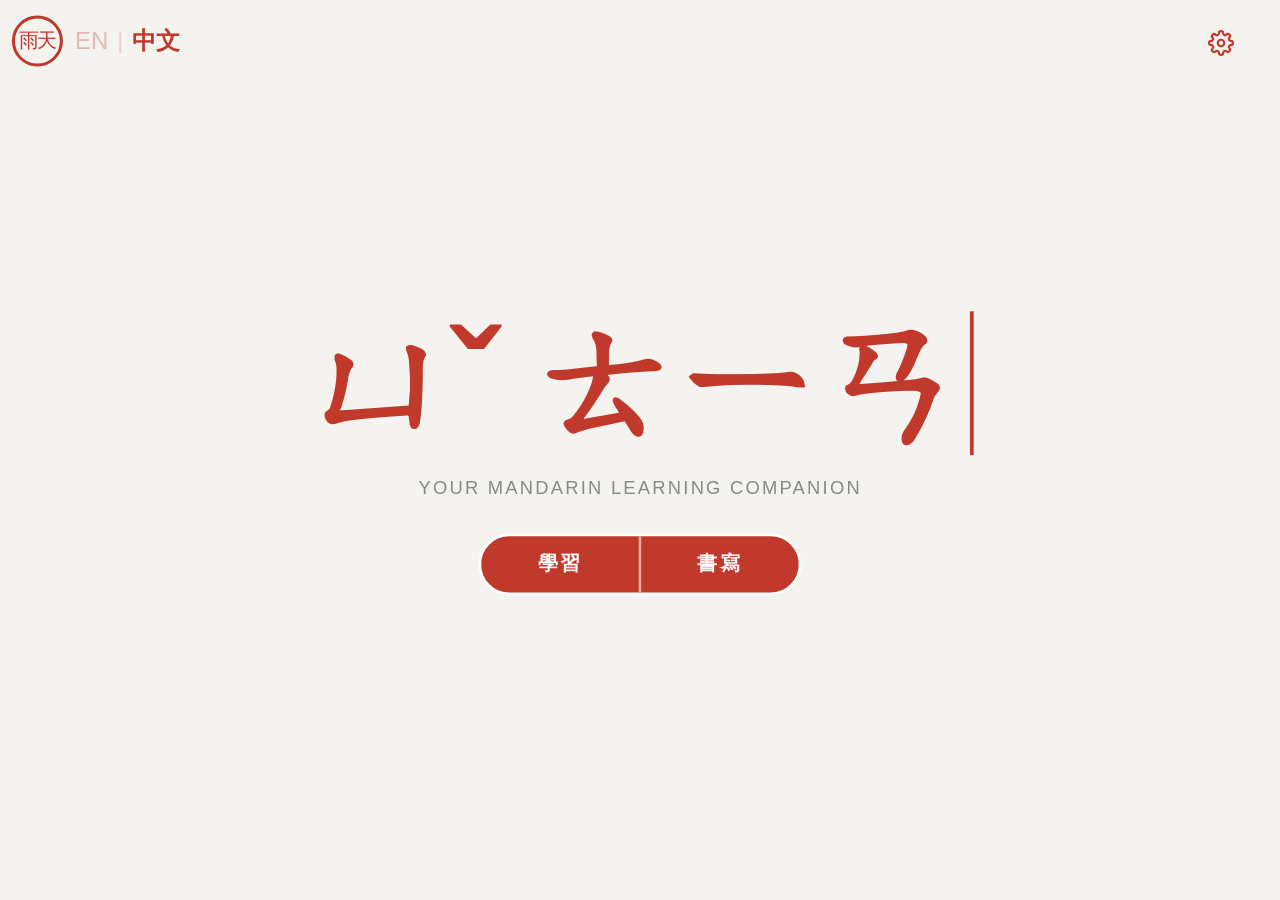
==== index.html @ 820b1f65 "Rainy Day" ====
<!DOCTYPE html>
<html lang="zh-TW">
<head>
  <meta charset="UTF-8" />
  <meta name="viewport" content="width=device-width, initial-scale=1.0" />
  <title>雨天 — Yutian</title>
  <link rel="stylesheet" href="style.css" />
</head>
<body>
  <div id="app">

    <!-- ── 1. TOP NAV (logo + language toggle) ── -->
    <div id="topnav" class="topnav-scaled">
      <div id="logo-mark">雨天</div>
      <div id="lang-toggle">
  <span id="toggle-en">EN</span>
  <span class="divider">|</span>
  <span id="toggle-zh">中文</span>
</div>
    </div>

    <!-- ── 2. SETTINGS BUTTON (gear icon, top right) ── -->
    <button id="btn-settings">
      <svg width="18" height="18" viewBox="0 0 24 24" fill="none" stroke="#c0392b" stroke-width="2" stroke-linecap="round" stroke-linejoin="round">
        <circle cx="12" cy="12" r="3"/>
        <path d="M19.4 15a1.65 1.65 0 0 0 .33 1.82l.06.06a2 2 0 0 1-2.83 2.83l-.06-.06a1.65 1.65 0 0 0-1.82-.33 1.65 1.65 0 0 0-1 1.51V21a2 2 0 0 1-4 0v-.09A1.65 1.65 0 0 0 9 19.4a1.65 1.65 0 0 0-1.82.33l-.06.06a2 2 0 0 1-2.83-2.83l.06-.06A1.65 1.65 0 0 0 4.68 15a1.65 1.65 0 0 0-1.51-1H3a2 2 0 0 1 0-4h.09A1.65 1.65 0 0 0 4.6 9a1.65 1.65 0 0 0-.33-1.82l-.06-.06a2 2 0 0 1 2.83-2.83l.06.06A1.65 1.65 0 0 0 9 4.68a1.65 1.65 0 0 0 1-1.51V3a2 2 0 0 1 4 0v.09a1.65 1.65 0 0 0 1 1.51 1.65 1.65 0 0 0 1.82-.33l.06-.06a2 2 0 0 1 2.83 2.83l-.06.06A1.65 1.65 0 0 0 19.4 9a1.65 1.65 0 0 0 1.51 1H21a2 2 0 0 1 0 4h-.09a1.65 1.65 0 0 0-1.51 1z"/>
      </svg>
    </button>

    <!-- ── 3. SETTINGS MENU (dropdown, opens on gear click) ── -->
<div id="settings-menu">
  <div class="settings-item">
    <span>Animations</span>
    <label class="toggle">
      <input type="checkbox" id="toggle-animations" checked />
      <span class="slider"></span>
    </label>
  </div>
  <div class="settings-item">
    <span>Dark Mode</span>
    <label class="toggle">
      <input type="checkbox" id="toggle-dark" />
      <span class="slider"></span>
    </label>
  </div>
</div>

    <!-- ── 4. CENTER CONTENT (title + subtitle + buttons) ── -->
    <div id="center">

      <!-- 4a. Title with zhuyin typing animation -->
      <div id="title-line">
        <span id="title-text"></span>
        <span id="cursor"></span>
      </div>

      <!-- 4b. Subtitle -->
      <div id="subtitle">Your Mandarin learning companion</div>

      <!-- 4c. Learn / Write split button -->
      <div id="action-btn">
        <button class="btn-half" id="btn-learn">Learn</button>
        <div class="btn-divider"></div>
        <button class="btn-half" id="btn-write">Write</button>
      </div>

    </div>

    <!-- ── 5. DANMAKU phrases are injected here by main.js ── -->

  </div>
  <script src="main.js"></script>
</body>
</html>
---- style.css ----
/* ─────────────────────────────────────────────
   1. RESET
───────────────────────────────────────────── */
* {
  margin: 0;
  padding: 0;
  box-sizing: border-box;
}

body {
  background: #f5f3ef;
  font-family: -apple-system, BlinkMacSystemFont, "Segoe UI", sans-serif;
}

/* ─────────────────────────────────────────────
   2. APP CONTAINER
───────────────────────────────────────────── */
#app {
  min-height: 100vh;
  background: #f5f3ef;
  display: flex;
  flex-direction: column;
  align-items: center;
  justify-content: center;
  position: relative;
  overflow: clip;
  width: 100%;
}

/* ─────────────────────────────────────────────
   3. TOP NAV (logo + language toggle, top left)
───────────────────────────────────────────── */
#topnav {
  position: absolute;
  top: 1.5rem;
  left: 2.5rem;
  display: flex;
  align-items: center;
  gap: 0.5rem;
  z-index: 10;
}

#topnav.topnav-scaled {
  scale: 1.5;
}
#logo-mark {
  width: 34px;
  height: 34px;
  border: 2px solid #c0392b;
  border-radius: 50%;
  display: flex;
  align-items: center;
  justify-content: center;
  font-size: 13px;
  color: #c0392b;
  font-weight: 500;
  letter-spacing: -1px;
  text-decoration: none;
}

#lang-toggle {
  color: #c0392b;  /* add this if missing */
  cursor: pointer;
  display: flex;
  align-items: center;
  user-select: none;
}

#lang-toggle span:not(.divider) {
  opacity: 0.3;
  transition: opacity 0.2s ease, transform 0.2s ease;
  display: inline-block;
}

#lang-toggle span.active {
  opacity: 1;
  font-weight: 700;
}

#lang-toggle .divider {
  margin: 0 6px;
  opacity: 0.2;
  cursor: default;
}

#lang-toggle span:not(.active):not(.divider):hover {
  opacity: 0.65;
  transform: translateY(-2px);
}
/* ─────────────────────────────────────────────
   4. SETTINGS BUTTON (gear icon, top right)
───────────────────────────────────────────── */
#btn-settings {
  position: fixed;
  top: 1.5rem;
  right: 2.5rem;
  background: transparent;
  border: none;
  cursor: pointer;
  z-index: 999;
  padding: 0.4rem;
  display: flex;
  align-items: center;
  justify-content: center;
  transition: transform 0.2s ease;
}

#btn-settings svg {
  width: 26px;
  height: 26px;
  pointer-events: none;
  transition: transform 0.2s ease;
}

#btn-settings:hover {
  background: transparent;
}

#btn-settings:hover svg {
  transform: scale(1.35) rotate(90deg);
}

/* ─────────────────────────────────────────────
   5. SETTINGS MENU (dropdown panel)
───────────────────────────────────────────── */
#settings-menu {
  position: fixed;
  top: 4rem;
  right: 2.5rem;
  background: white;
  border: 1.5px solid #c0392b;
  border-radius: 16px;
  padding: 0.75rem 1rem;
  z-index: 998;
  min-width: 180px;
  display: none;
  flex-direction: column;
  gap: 0.5rem;
}

#settings-menu.open {
  display: flex;
}

.settings-item {
  display: flex;
  align-items: center;
  justify-content: space-between;
  font-size: 13px;
  font-family: -apple-system, BlinkMacSystemFont, "Segoe UI", sans-serif;
  color: #c0392b;
  font-weight: 500;
  letter-spacing: 0.05em;
}

/* ─────────────────────────────────────────────
   6. TOGGLE SWITCH (inside settings menu)
───────────────────────────────────────────── */
.toggle {
  position: relative;
  display: inline-block;
  width: 36px;
  height: 20px;
}

.toggle input {
  opacity: 0;
  width: 0;
  height: 0;
}

.slider {
  position: absolute;
  cursor: pointer;
  top: 0; left: 0; right: 0; bottom: 0;
  background: #ddd;
  border-radius: 20px;
  transition: 0.2s;
}

.slider:before {
  position: absolute;
  content: "";
  height: 14px;
  width: 14px;
  left: 3px;
  bottom: 3px;
  background: white;
  border-radius: 50%;
  transition: 0.2s;
}

.toggle input:checked + .slider {
  background: #c0392b;
}

.toggle input:checked + .slider:before {
  transform: translateX(16px);
}

/* ─────────────────────────────────────────────
   7. CENTER CONTENT (title + subtitle)
───────────────────────────────────────────── */
#center {
  display: flex;
  flex-direction: column;
  align-items: center;
  gap: 0.65rem;
  z-index: 5;
  scale: 1.25;
}

#title-line {
  font-size: clamp(5.5rem, 9vw, 15.5rem);
  font-weight: 700;
  color: #c0392b;
  letter-spacing: -0.01em;
  line-height: 1;
  display: flex;
  align-items: center;
  min-height: 1.1em;
}

#cursor {
  display: inline-block;
  width: 3px;
  height: 1em;
  background: #c0392b;
  margin-left: 4px;
  animation: blink 0.9s step-end infinite;
  vertical-align: middle;
}

@keyframes blink {
  0%, 100% { opacity: 1; }
  50%       { opacity: 0; }
}

#subtitle {
  font-size: clamp(0.78rem, 1.5vw, 0.92rem);
  color: #888;
  letter-spacing: 0.12em;
  text-transform: uppercase;
  font-weight: 400;
  margin-top: 0.1rem;
}

/* ─────────────────────────────────────────────
   8. LEARN / WRITE SPLIT BUTTON
───────────────────────────────────────────── */
#action-btn {
  display: flex;
  border: 2px solid white;
  border-radius: 60px;
  overflow: hidden;
  background: #c0392b;
  margin-top: 1.2rem;
}

.btn-half {
  padding: 0.75rem 2.8rem;
  font-size: clamp(0.85rem, 1.5vw, 1rem);
  font-weight: 600;
  color: white;
  background: transparent;
  border: none;
  cursor: pointer;
  letter-spacing: 0.13em;
  text-transform: uppercase;
  transition: background 0.18s;
}

.btn-half:hover  { background: rgba(255, 255, 255, 0.15); }
.btn-half:active { background: rgba(255, 255, 255, 0.25); }

.btn-divider {
  width: 2px;
  background: rgba(255, 255, 255, 0.6);
  flex-shrink: 0;
}

/* ─────────────────────────────────────────────
   9. DANMAKU — floating background phrases
   injected by main.js, travel right to left
───────────────────────────────────────────── */
.float-phrase {
  position: absolute;
  white-space: nowrap;
  font-size: 2.5rem;
  color: black;
  font-weight: 400;
  pointer-events: none;
  z-index: 1;
  left: 0;
}
/* ─────────────────────────────────────────────
   10. DARK MODE
───────────────────────────────────────────── */
body.dark {
  background: #1a1a1a;
}

body.dark #app {
  background: #1a1a1a;
}

body.dark #logo-mark {
  border-color: #e05a4a;
  color: #e05a4a;
}

body.dark #lang-toggle {
  color: #e05a4a;
}

body.dark #btn-settings svg {
  stroke: #e05a4a;
}

body.dark #settings-menu {
  background: #2a2a2a;
  border-color: #e05a4a;
}

body.dark .settings-item {
  color: #e05a4a;
}

body.dark #title-line {
  color: #e05a4a;
}

body.dark #cursor {
  background: #e05a4a;
}

body.dark #subtitle {
  color: #666;
}

body.dark #action-btn {
  background: #e05a4a;
  border-color: #1a1a1a;
}

body.dark .float-phrase {
  color: #fff;
}

body.dark #center {
  color: #e05a4a;
}
body.dark #lang-toggle span.active {
  color: #e05a4a;
}
/* ─────────────────────────────────────────────
   11. SETTINGS EXTRAS
───────────────────────────────────────────── */
.settings-item-col {
  flex-direction: column;
  align-items: flex-start;
  gap: 0.5rem;
}

#timer-pills {
  display: flex;
  gap: 0.4rem;
}

.timer-pill {
  padding: 0.2rem 0.6rem;
  font-size: 12px;
  font-weight: 500;
  border: 1.5px solid #ddd;
  border-radius: 20px;
  background: transparent;
  color: #aaa;
  cursor: pointer;
  transition: all 0.18s;
}

.timer-pill.active {
  border-color: #c0392b;
  color: #c0392b;
}

.timer-pill:hover {
  border-color: #c0392b;
  color: #c0392b;
}

body.dark .timer-pill {
  border-color: #444;
  color: #666;
}

body.dark .timer-pill.active {
  border-color: #e05a4a;
  color: #e05a4a;
}
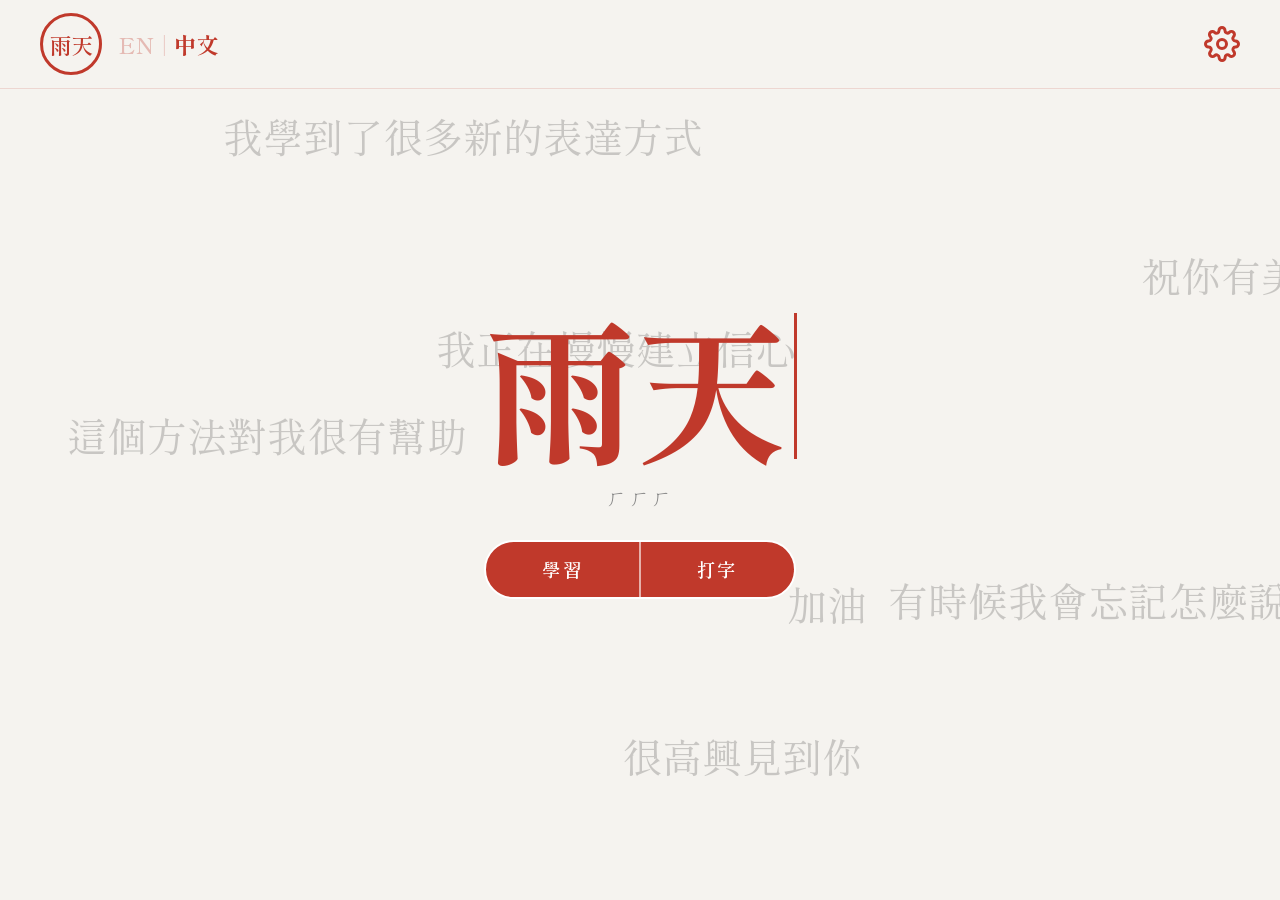
==== commit e46dc61e: "line" ====
--- a/index.html
+++ b/index.html
@@ -68,6 +68,9 @@
 
     <!-- ── 5. DANMAKU phrases are injected here by main.js ── -->
 
+    <!-- ── 6. TOP DIVIDER LINE ── -->
+    <div id="top-divider"></div>
+
   </div>
   <script src="main.js"></script>
 </body>
--- a/style.css
+++ b/style.css
@@ -1,3 +1,4 @@
+@import url('https://fonts.googleapis.com/css2?family=Shippori+Mincho:wght@400;500;700;800&family=Noto+Serif+TC:wght@400;600;700&display=swap');@import url('https://fonts.googleapis.com/css2?family=Noto+Serif+JP:wght@400;500;700;900&family=Noto+Serif+TC:wght@400;500;700;900&display=swap');
 /* ─────────────────────────────────────────────
    1. RESET
 ───────────────────────────────────────────── */
@@ -5,11 +6,12 @@
   margin: 0;
   padding: 0;
   box-sizing: border-box;
-}
-
+  /* Shippori Mincho first, Noto Serif TC catches the Zhuyin */
+  font-family: 'Shippori Mincho', 'Noto Serif TC', serif; 
+}
 body {
   background: #f5f3ef;
-  font-family: -apple-system, BlinkMacSystemFont, "Segoe UI", sans-serif;
+  font-family: 'Noto Serif TC', serif;
 }
 
 /* ─────────────────────────────────────────────
@@ -31,39 +33,47 @@
    3. TOP NAV (logo + language toggle, top left)
 ───────────────────────────────────────────── */
 #topnav {
-  position: absolute;
-  top: 1.5rem;
-  left: 2.5rem;
-  display: flex;
-  align-items: center;
-  gap: 0.5rem;
+  position: fixed;
+  top: 0;
+  left: 0;
+  right: 0;
+  height: 5.5rem;
+  display: flex;
+  align-items: center;
+  padding: 0 2.5rem;
+  gap: 1rem;
   z-index: 10;
 }
 
 #topnav.topnav-scaled {
-  scale: 1.5;
-}
+  /* sizing handled directly below */
+}
+
 #logo-mark {
-  width: 34px;
-  height: 34px;
-  border: 2px solid #c0392b;
+  width: 62px;
+  height: 62px;
+  border: 3px solid #c0392b;
   border-radius: 50%;
   display: flex;
   align-items: center;
   justify-content: center;
-  font-size: 13px;
-  color: #c0392b;
-  font-weight: 500;
+  font-size: 22px;
+  color: #c0392b;
+  font-weight: 600;
   letter-spacing: -1px;
   text-decoration: none;
+  flex-shrink: 0;
 }
 
 #lang-toggle {
-  color: #c0392b;  /* add this if missing */
+  color: #c0392b;
   cursor: pointer;
   display: flex;
   align-items: center;
   user-select: none;
+  font-size: 22px;
+  font-weight: 500;
+  letter-spacing: 0.04em;
 }
 
 #lang-toggle span:not(.divider) {
@@ -92,13 +102,14 @@
 ───────────────────────────────────────────── */
 #btn-settings {
   position: fixed;
-  top: 1.5rem;
+  top: 0;
   right: 2.5rem;
+  height: 5.5rem;
   background: transparent;
   border: none;
   cursor: pointer;
   z-index: 999;
-  padding: 0.4rem;
+  padding: 0;
   display: flex;
   align-items: center;
   justify-content: center;
@@ -106,8 +117,8 @@
 }
 
 #btn-settings svg {
-  width: 26px;
-  height: 26px;
+  width: 36px;
+  height: 36px;
   pointer-events: none;
   transition: transform 0.2s ease;
 }
@@ -117,7 +128,7 @@
 }
 
 #btn-settings:hover svg {
-  transform: scale(1.35) rotate(90deg);
+  transform: rotate(90deg);
 }
 
 /* ─────────────────────────────────────────────
@@ -125,10 +136,10 @@
 ───────────────────────────────────────────── */
 #settings-menu {
   position: fixed;
-  top: 4rem;
+  top: 5.75rem;
   right: 2.5rem;
   background: white;
-  border: 1.5px solid #c0392b;
+  border: 3.5px solid #c0392b;
   border-radius: 16px;
   padding: 0.75rem 1rem;
   z-index: 998;
@@ -205,13 +216,14 @@
   display: flex;
   flex-direction: column;
   align-items: center;
-  gap: 0.65rem;
+  gap: 0.6rem;
   z-index: 5;
-  scale: 1.25;
+  padding: 0 2rem;
+  max-width: 100%;
 }
 
 #title-line {
-  font-size: clamp(5.5rem, 9vw, 15.5rem);
+  font-size: clamp(5rem, 12vw, 14rem);
   font-weight: 700;
   color: #c0392b;
   letter-spacing: -0.01em;
@@ -224,27 +236,26 @@
 #cursor {
   display: inline-block;
   width: 3px;
-  height: 1em;
+  height: 0.95em;
   background: #c0392b;
-  margin-left: 4px;
+  margin-left: 6px;
+  vertical-align: middle;
   animation: blink 0.9s step-end infinite;
-  vertical-align: middle;
 }
 
 @keyframes blink {
   0%, 100% { opacity: 1; }
-  50%       { opacity: 0; }
+  50% { opacity: 0; }
 }
 
 #subtitle {
-  font-size: clamp(0.78rem, 1.5vw, 0.92rem);
+  font-size: clamp(0.85rem, 1.6vw, 1.3rem);
   color: #888;
   letter-spacing: 0.12em;
   text-transform: uppercase;
   font-weight: 400;
   margin-top: 0.1rem;
 }
-
 /* ─────────────────────────────────────────────
    8. LEARN / WRITE SPLIT BUTTON
 ───────────────────────────────────────────── */
@@ -258,8 +269,8 @@
 }
 
 .btn-half {
-  padding: 0.75rem 2.8rem;
-  font-size: clamp(0.85rem, 1.5vw, 1rem);
+  padding: 0.9rem 3.5rem;
+  font-size: clamp(0.95rem, 1.6vw, 1.15rem);
   font-weight: 600;
   color: white;
   background: transparent;
@@ -397,4 +408,21 @@
 body.dark .timer-pill.active {
   border-color: #e05a4a;
   color: #e05a4a;
+}
+/* ─────────────────────────────────────────────
+   12. TOP DIVIDER LINE (index.html only)
+───────────────────────────────────────────── */
+#top-divider {
+  position: fixed;
+  top: 5.5rem;
+  left: 0;
+  right: 0;
+  height: 1px;
+  background: rgba(192, 57, 43, 0.15);
+  z-index: 5;
+  pointer-events: none;
+}
+
+body.dark #top-divider {
+  background: rgba(255, 255, 255, 0.08);
 }
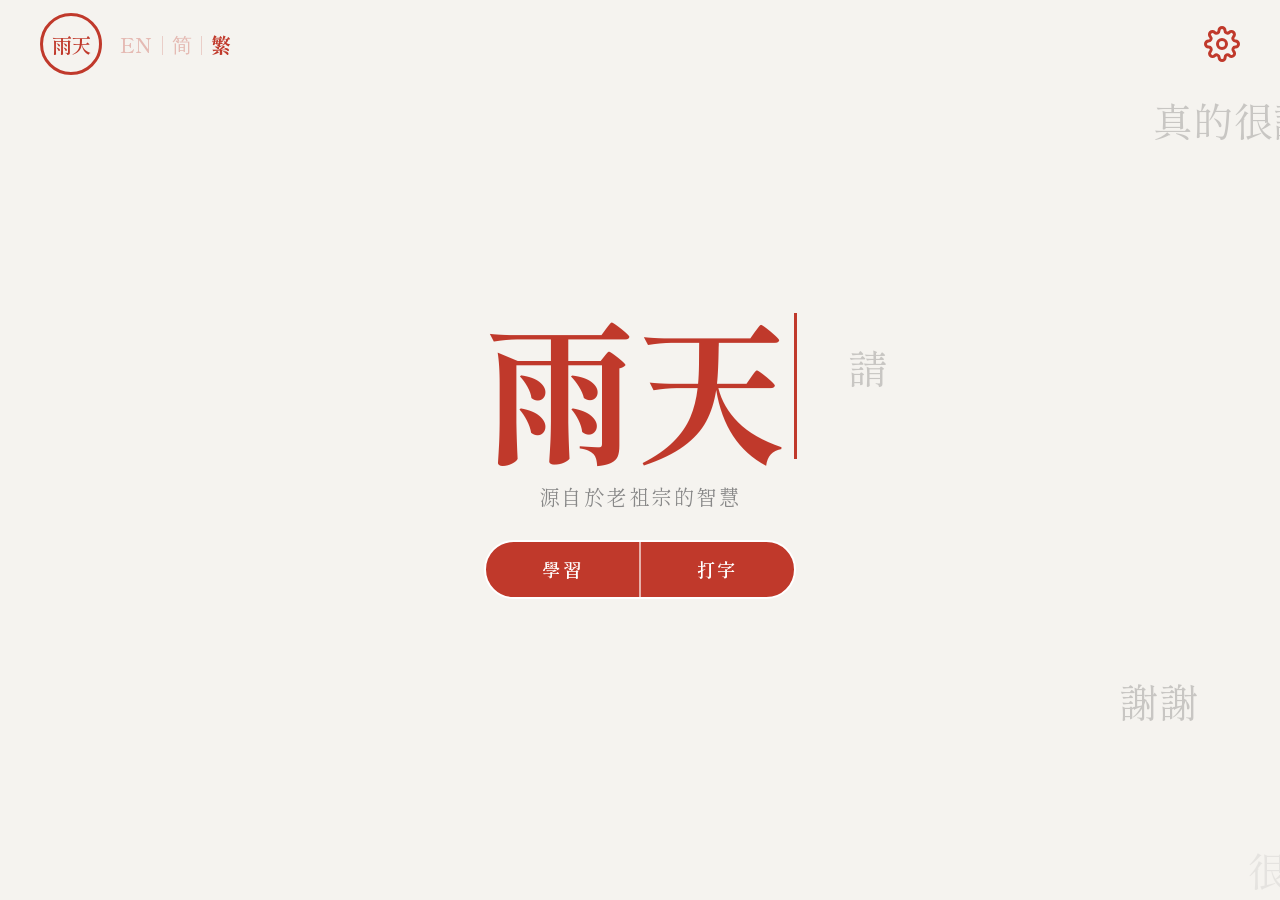
==== commit 77f4da86: "bug fix" ====
--- a/index.html
+++ b/index.html
@@ -14,8 +14,10 @@
       <div id="logo-mark">雨天</div>
       <div id="lang-toggle">
   <span id="toggle-en">EN</span>
-  <span class="divider">|</span>
-  <span id="toggle-zh">中文</span>
+        <span class="divider">|</span>
+        <span id="toggle-jian">简</span>
+        <span class="divider">|</span>
+        <span id="toggle-fan">繁</span>
 </div>
     </div>
 
@@ -68,9 +70,6 @@
 
     <!-- ── 5. DANMAKU phrases are injected here by main.js ── -->
 
-    <!-- ── 6. TOP DIVIDER LINE ── -->
-    <div id="top-divider"></div>
-
   </div>
   <script src="main.js"></script>
 </body>
--- a/style.css
+++ b/style.css
@@ -57,7 +57,7 @@
   display: flex;
   align-items: center;
   justify-content: center;
-  font-size: 22px;
+  font-size: 20px;
   color: #c0392b;
   font-weight: 600;
   letter-spacing: -1px;
@@ -71,15 +71,17 @@
   display: flex;
   align-items: center;
   user-select: none;
-  font-size: 22px;
+  font-size: 20px;
   font-weight: 500;
   letter-spacing: 0.04em;
+  gap: 0.1rem;
 }
 
 #lang-toggle span:not(.divider) {
   opacity: 0.3;
   transition: opacity 0.2s ease, transform 0.2s ease;
   display: inline-block;
+  padding: 0 0.1rem;
 }
 
 #lang-toggle span.active {
@@ -88,9 +90,9 @@
 }
 
 #lang-toggle .divider {
-  margin: 0 6px;
   opacity: 0.2;
   cursor: default;
+  padding: 0 0.2rem;
 }
 
 #lang-toggle span:not(.active):not(.divider):hover {
